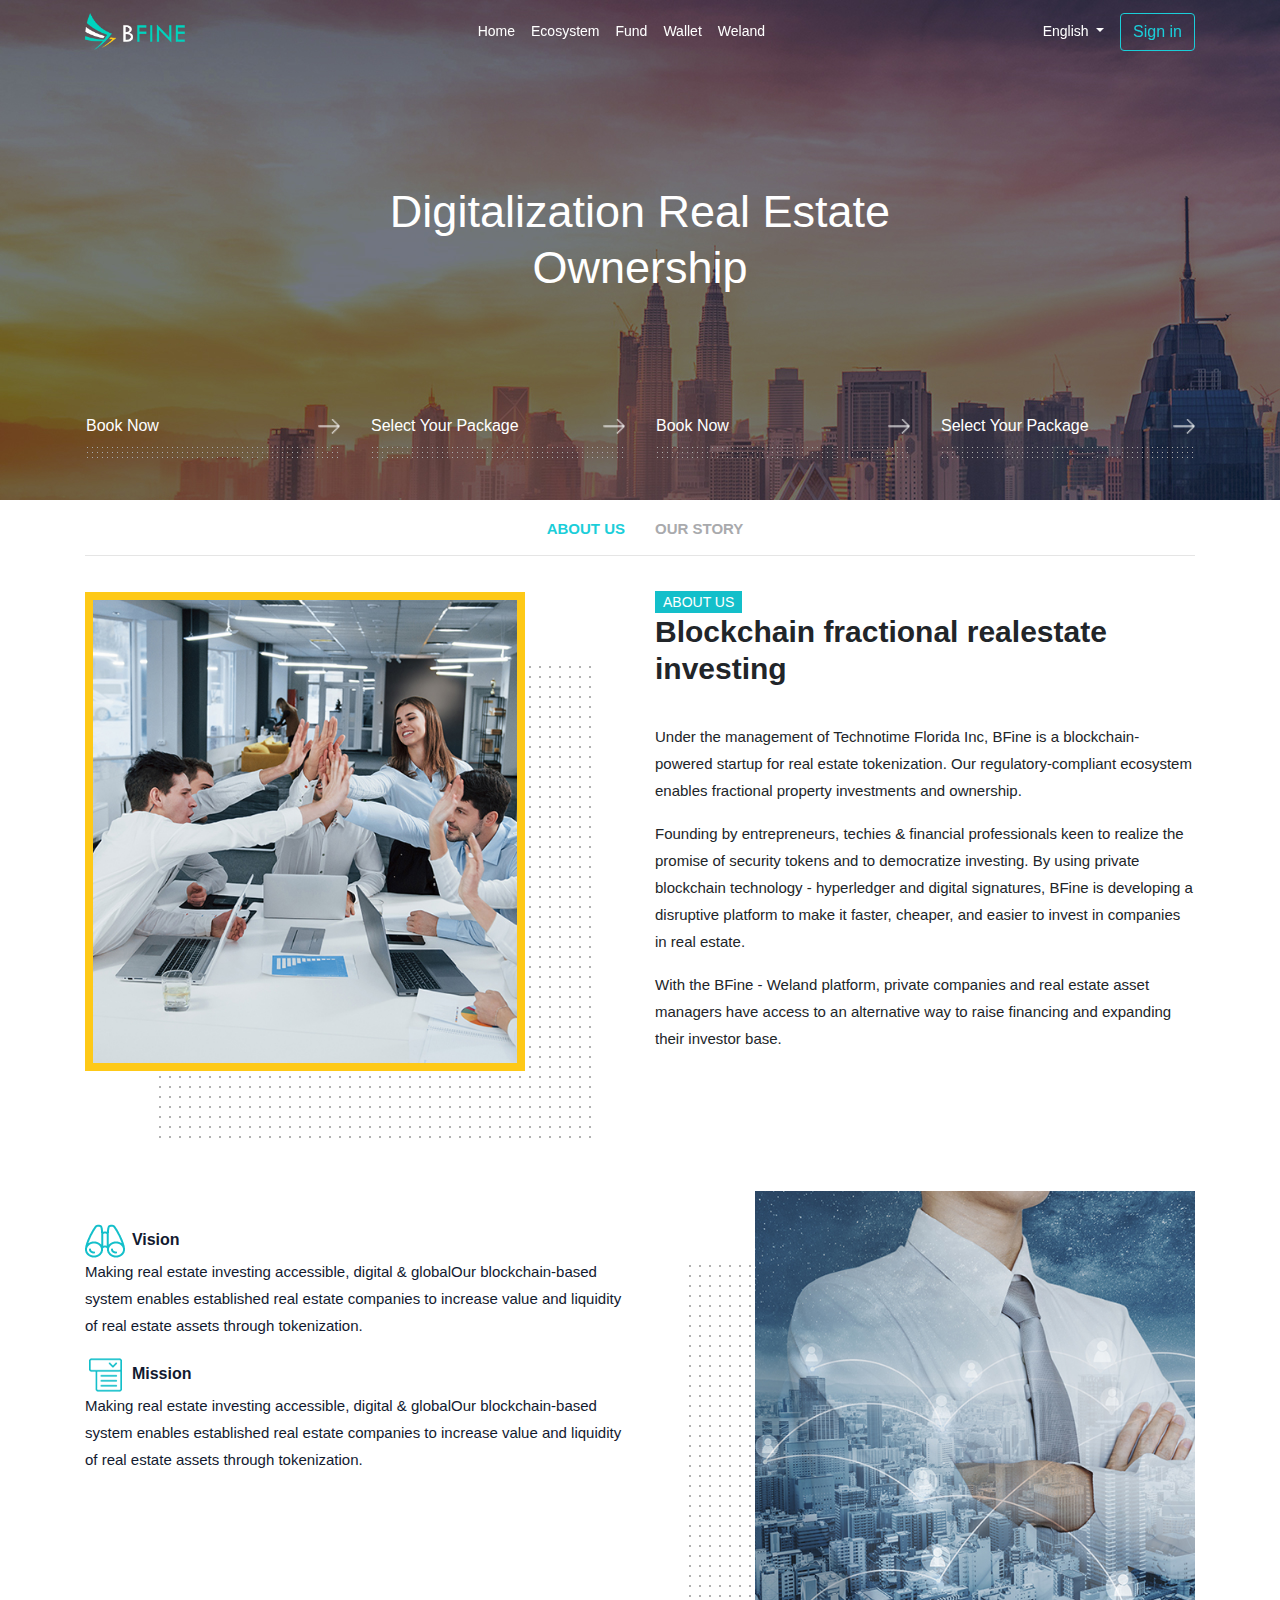
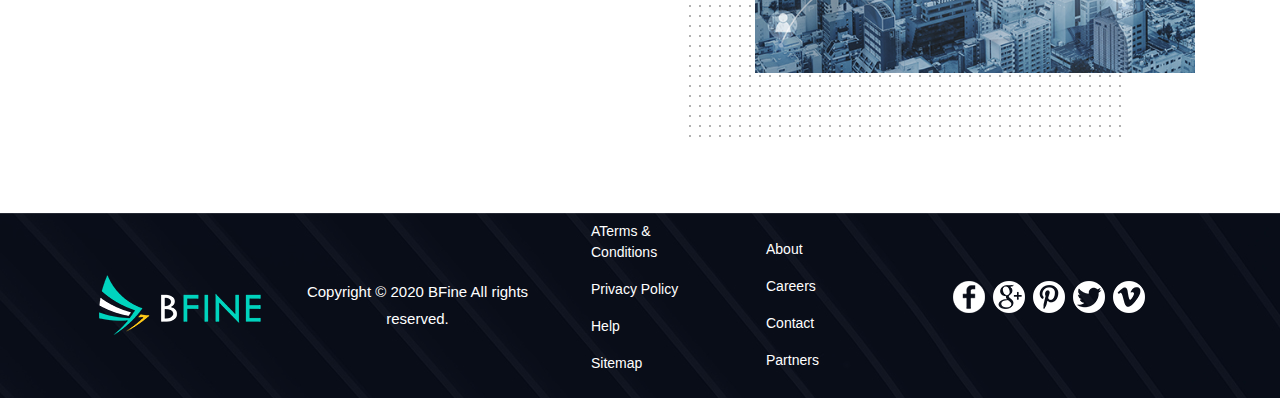
==== index.html @ 5ca09ecc "fix home page" ====
﻿<!DOCTYPE html>
<html lang="en">

<head>
    <meta charset="UTF-8" />
    <meta http-equiv="X-UA-Compatible" content="IE=edge" />
    <meta name="viewport" content="width=device-width, initial-scale=1, shrink-to-fit=no" />
    <meta name="apple-mobile-web-app-capable" content="yes" />
    <meta name="format-detection" content="telephone=no" />
    <base href="" />
    <meta name="description" content="" />
    <meta name="keywords" content="" />
    <meta name="copyright" content="" />
    <meta name="author" content="" />
    <title>Bfine coding by phuongnv</title>

    <link rel="shortcut icon" type="image/x-icon" href="./images/icon-weland.svg" />
    <link href="css/vendor.min.css" rel="stylesheet" />
    <link href="css/layout.css" rel="stylesheet" />
    <link href="css/media-screen.css" rel="stylesheet" />
</head>

<body>
    <div class="container-fluid padding0">


        <!-- BEGIN: Header -->

        <header class="header">
            <nav class="navbar navbar-expand-lg align-items-center navbar-fixed-top  transparent sticky-top ">
                <div class="container">
                    <a class="navbar-brand " href="#">
                        <img src="./images/logo.png" alt="logo" style="width: 100px;">
                    </a>
                    <button class="navbar-toggler" type="button" data-toggle="collapse" data-target="#navbarSupportedContent" aria-controls="navbarSupportedContent" aria-expanded="false" aria-label="Toggle navigation">
						<span class="navbar-toggler-icon"></span>
					</button>

                    <div class="collapse navbar-collapse" id="navbarSupportedContent">
                        <ul class="navbar-nav mr-auto">
                            <li class="nav-item active">
                                <a class="nav-link" href="#">Home <span class="sr-only">(current)</span></a>
                            </li>
                            <li class="nav-item">
                                <a class="nav-link" href="#">Ecosystem</a>
                            </li>
                            <li class="nav-item ">
                                <a class="nav-link" href="#">Fund <span class="sr-only">(current)</span></a>
                            </li>
                            <li class="nav-item">
                                <a class="nav-link" href="#">Wallet</a>
                            </li>
                            <li class="nav-item ">
                                <a class="nav-link" href="#">Weland <span class="sr-only">(current)</span></a>
                            </li>

                        </ul>

                        <li class="nav-item dropdown">
                            <a class="nav-link dropdown-toggle" href="#" id="navbarDropdown" role="button" data-toggle="dropdown" aria-haspopup="true" aria-expanded="false">
								English
							</a>
                            <div class="dropdown-menu" aria-labelledby="navbarDropdown">
                                <a class="dropdown-item" href="#">vietnamese</a>
                                <a class="dropdown-item" href="#">japanese</a>
                                <div class="dropdown-divider"></div>
                                <a class="dropdown-item" href="#">chinaese</a>
                            </div>
                        </li>
                        <button class="btn btn-outline-success my-2 my-sm-0" type="submit">Sign in</button>

                    </div>
                </div>
            </nav>
        </header>
        <!-- END: Header -->


        <!-- BEGIN: Main -->
        <main>


            <section class="slide">
                <div class="slide__wrapper">
                    <div class="container slide__container">
                        <div class="slide__inner">
                            <h2 class="slide__title text-white center-text"> Digitalization Real Estate Ownership </h2>
                        </div>
                    </div>
                </div>
                <div class="slide__bottom">
                    <div class="container slide__bottom-container">
                        <div class="row">
                            <div class="col-lg-3 col-sm-6">
                                <div class="btn__item">
                                    <a class="btn bg-red text-white padding-left0" href="" role="button">Book Now</a>
                                    <span class="icon"></span>
                                    <div class="boder-bottom-item"></div>
                                </div>
                            </div>
                            <div class="col-lg-3 col-sm-6">
                                <div class="btn__item">
                                    <a class="btn bg-red text-white padding-left0" href="" role="button">Select Your
										Package</a>
                                    <span class="icon"></span>
                                    <div class="boder-bottom-item"></div>
                                </div>
                            </div>
                            <div class="col-lg-3 col-sm-6">
                                <div class="btn__item">
                                    <a class="btn bg-red text-white padding-left0" href="" role="button">Book Now</a>
                                    <span class="icon"></span>
                                    <div class="boder-bottom-item"></div>
                                </div>
                            </div>
                            <div class="col-lg-3 col-sm-6">
                                <div class="btn__item">
                                    <a class="btn bg-red text-white padding-left0" href="" role="button">Select Your
										Package</a>
                                    <span class="icon"></span>
                                    <div class="boder-bottom-item"></div>
                                </div>

                            </div>
                        </div>
                    </div>
                </div>
            </section>

            <section class="option">
                <div class="container option-container">
                    <div class="row">
                        <div class="col-6 ">
                            <h6 class="active" style="text-align: right;">ABOUT US</h6>
                        </div>
                        <div class=" col-6">
                            <h6>OUR STORY</h6>
                        </div>

                    </div>
                    <hr>
                </div>
            </section>


            <!-- introdution part -->
            <section>
                <div class="container">
                    <div class="row">
                        <div class="col-md-6 col-sm-12">
                            <div class="introdution-home">
                                <div class="img-effect">
                                    <img src="./images/intro.jpg" alt="imageIntro" class=" img-fluid img-intro">
                                </div>
                            </div>

                        </div>
                        <div class=" col-md-6 col-sm-12 ">
                            <div class="introdution-home">
                                <a> ABOUT US </a>
                                <h3> Blockchain fractional realestate investing </h3>

                                <p> Under the management of Technotime Florida Inc, BFine is a blockchain-powered startup for real estate tokenization. Our regulatory-compliant ecosystem enables fractional property investments and ownership. </p>
                                <p> Founding by entrepreneurs, techies & financial professionals keen to realize the promise of security tokens and to democratize investing. By using private blockchain technology - hyperledger and digital signatures, BFine
                                    is developing a disruptive platform to make it faster, cheaper, and easier to invest in companies in real estate. </p>
                                <p>With the BFine - Weland platform, private companies and real estate asset managers have access to an alternative way to raise financing and expanding their investor base.</p>

                            </div>
                        </div>

                    </div>
                </div>
            </section>

            <!-- END: introdution part -->



            <!-- Start:  content-home part -->
            <section>
                <div class="container ">
                    <div class="row">

                        <div class="content-container col-md-6 col-sm-12 ">
                            <div class="">


                                <div class="content-title">
                                    <span style="padding-right:3px; padding-top: 3px; display:inline-block;">
                                        <img class="manImg" src="./images/icon-01.png"></img>
                                      </span>
                                    <a>Vision </a>

                                </div>

                                <p> Making real estate investing accessible, digital & globalOur blockchain-based system enables established real estate companies to increase value and liquidity of real estate assets through tokenization. </p>
                                <div class="content-title">
                                    <span style="padding-right:3px; padding-top: 3px; display:inline-block;">
                                        <img class="manImg" src="./images/icon-02.png"></img>
                                      </span>
                                    <a>Mission </a>

                                </div>
                                <p> Making real estate investing accessible, digital & globalOur blockchain-based system enables established real estate companies to increase value and liquidity of real estate assets through tokenization. </p>
                            </div>
                        </div>
                        <div class="col-md-6 col-sm-12">
                            <div class="content-home">
                                <div class="img-effect-left">
                                    <img class="img-fluid img-content" src="./images/intro-02.jpg">
                                </div>
                            </div>

                        </div>
                    </div>
            </section>
            <!-- END:  content-home part -->

























        </main>
        <!-- END: Main -->


        <!-- BEGIN: Footer -->


        <footer>


            <!-- END: Footer -->


            <section>
                <div class="container">

                    <div class="row">

                        <div class="footer-logo col-12 col-lg-2">
                            <article>
                                <a href="#" title="">
                                    <img src="./images/logo.png" title="webName" alt="webName">
                                </a>
                            </article>

                        </div>
                        <div class="footer-logo-copyright col-12 col-xs-12 col-lg-3">
                            <p class="copyright-text text-white ">Copyright © 2020 BFine All rights reserved.</p>
                        </div>
                        <div class="col-12 col-xs-12 col-lg-4 row">
                            <div class="col-6 col-xs-12 col-lg-6">
                                <ul id="menu-support-menu" class="list_link">
                                    <li class="menu-item  nav-item"><a class="nav-link text-white" href="#">ATerms & Conditions</a></li>
                                    <li class="menu-item  nav-item"><a class="nav-link text-white" href="#">Privacy Policy</a></li>
                                    <li class="menu-item  nav-item"><a class="nav-link text-white" href="#">Help</a></li>
                                    <li class="menu-item  nav-item"><a class="nav-link text-white" href="#">Sitemap</a></li>
                                </ul>
                            </div>
                            <div class="col-6 col-xs-12 col-lg-6">
                                <li class="menu-item  nav-item"><a class="nav-link text-white" href="#">About</a></li>
                                <li class="menu-item  nav-item"><a class="nav-link text-white" href="#">Careers</a></li>
                                <li class="menu-item  nav-item"><a class="nav-link text-white" href="#">Contact</a></li>
                                <li class="menu-item  nav-item"><a class="nav-link text-white" href="#">Partners</a></li>
                            </div>
                        </div>

                        <div class="col-12 col-xs-12 col-lg-3">
                            <div class="widget social-widget-icons">

                                <ul class="fanpages">
                                    <li>
                                        <a href="https://www.facebook.com" title="facebook">
                                            <img src="./images/icon-socials/icon-socials-fb.png" title="facebook" alt="facebook"></a>
                                    </li>
                                    <li>
                                        <a href="https://www.google.com" title="google">
                                            <img src="./images/icon-socials/icon-socials-gg.png" title="google" alt="telegram"></a>
                                    </li>
                                    <li>
                                        <a href="https://www.facebook.com" title="p">
                                            <img src="./images/icon-socials/icon-socials-p.png" title="p" alt="p"></a>
                                    </li>
                                    <li>
                                        <a href="https://www.facebook.com" title="Twitter">
                                            <img src="./images/icon-socials/icon-socials-tw.png" title="Twitter" alt="Twitter"></a>
                                    </li>
                                    <li>
                                        <a href="https://www.facebook.com" title="vu">
                                            <img src="./images/icon-socials/icon-socials-v.png" title="vu" alt="vu"></a>
                                    </li>

                                </ul>
                            </div>
                        </div>
                    </div>
                </div>
            </section>
        </footer>


        </div>
        <script src="js/vendor.min.js "></script>
        <script src="js/script.js "></script>
</body>

</html>
---- css/layout.css ----
﻿/* ================= CSS Default ================= */

html {
    scroll-behavior: smooth;
}

* {
    margin: 0;
    padding: 0;
}

body {
    font-family: "Roboto", Arial, sans-serif;
    font-size: 14px;
}

li {
    list-style-type: none;
}

a,
img {
    transition: all 0.15s ease;
}

a:focus {
    outline: none;
}

a,
a:hover,
a:active,
a:link,
a:visited {
    text-decoration: none;
}

h1,
h2,
h3,
h4,
h5,
h6 {
    margin: 0;
}

.padding0 {
    padding: 0;
}

.clearfix {
    clear: both;
}


/* ================= CSS Config ================= */

.space_section {
    padding: 90px 0;
}

h1,
h2,
h3,
h4,
h5,
h6 {
    font-weight: 700;
    line-height: 1.25;
}

h1 {
    font-size: 55px;
    margin-bottom: 25px;
}

h2 {
    font-size: 45px;
    margin-bottom: 20px;
}

h3 {
    font-size: 30px;
    margin-bottom: 35px;
    font-weight: 600;
}

h4 {
    font-size: 20px;
    margin-bottom: 25px;
    font-weight: 600;
}

h5 {
    font-size: 20px;
    line-height: 1.5;
    margin-bottom: 20px;
    font-weight: 600;
}

h6 {
    font-size: 15px;
    font-weight: 600;
}

p {
    line-height: 1.8;
    font-size: 15px;
    font-weight: 300;
}

input[type="text"] {
    font-weight: 400;
    padding: 12px 15px;
    border-radius: 0;
}

input[type="submit"],
input[type="button"],
button {
    padding: 13px 45px;
    border-radius: 50px;
    font-size: 16px;
}


/* ================= CSS FULL (content you write code here) ================= */

.padding-left0 {
    padding-left: 0px;
}


/* ================= HEADER ================= */

.navbar {
    background-color: trÍansparent;
    background: transparent;
    border-color: transparent;
}

.navbar-nav {
    margin-left: auto;
}

.navbar-toggler-icon {
    background-image: url(../images/menu.png);
    background-repeat: no-repeat;
}

.navbar-toggler {
    border: 2px solid #1bced9;
}

.navbar-toggler:focus {
    background-color: #1bced9;
}

.navbar-collapse.collapse.show {
    background-color: #fff;
    padding: 20px;
}

.navbar-collapse.collapse.show ul li {
    border-bottom: 2px solid #ccc;
}

.navbar-collapse.collapse.show a {
    color: #515254;
}

.navbar-collapse.collapse.show a:hover {
    color: #1bced9;
}

.navbar a {
    color: white;
}

.navbar a:hover {
    color: #1bced9;
}

#navbarDropdown {
    margin-left: -15px;
}

header {
    background: transparent;
    position: fixed;
    width: 100%;
    z-index: 9999;
}

.dis-transparent {
    background-color: #fff;
}

.dis-transparent a {
    color: #515254!important;
}

.dis-transparent a:hover {
    color: #1bced9!important;
}

.btn-outline-success {
    color: #1bced9;
    border-color: #1bced9;
}

.nav-item .active a {
    color: #1bced9;
}


/* ================= MAIN ================= */

.content-container {
    margin-top: 50px;
}

.content-container p {
    color: #121a30;
}

.content-container a {
    color: #121a30;
    font-size: 16px;
    font-weight: bold;
}

.introdution-container p {
    color: #121a30;
}

.introdution-home a {
    padding: 3px 8px 3px 8px;
    color: white;
    background-color: #13bfca;
}

.introdution-container h3 {
    margin-bottom: 15px;
    margin-top: 10px;
    font-weight: inherit;
}


/* Start slide title */

.slide {
    background-image: url('../images/background.jpg');
    position: relative;
    height: 500px;
}

.slide__wrapper {
    height: 100%;
}

.slide__container {
    display: flex;
    align-items: center;
    justify-content: center;
    flex-wrap: wrap;
    position: relative;
    height: 100%;
}

.slide__inner {
    margin: 0 auto;
    width: 700px;
    text-align: center;
}

.slide__title {
    font-weight: unset;
}


/* End slide stitle */

.slide__bottom {
    position: absolute;
    bottom: 0;
    width: 100%;
    margin: 0 auto;
    text-align: center;
}

.btn__item {
    position: relative;
    text-align: left;
    margin-bottom: 40px;
}

.btn__item:hover .boder-bottom-item {
    filter: grayscale(0%);
    /* background: url(../images/dot-02.png) repeat; */
}

.icon {
    background-image: url('../images/right-round-icon.png');
    position: absolute;
    background-position: center;
    background-repeat: no-repeat;
    background-size: cover;
    right: 0;
    top: 12px;
    width: 22px;
    height: 15px;
}

.boder-bottom-item {
    height: 15px;
    filter: grayscale(100%);
    background: url(../images/dot.png) repeat;
}

.option-container {
    margin-top: 20px;
}

.option-container h6 {
    color: #a9aaad;
    margin-bottom: 0px;
}

.option-container h6:hover {
    color: #1bced9;
    cursor: pointer;
}

.option-container .active {
    color: #1bced9;
}

.navbar a {
    color: white;
}

.navbar a:hover {
    color: #1bced9;
}

.child {
    position: absolute;
    width: 90%;
    height: 90%;
    top: 0px;
}

.child-02 {
    position: absolute;
    width: 90%;
    height: 90%;
    top: 0px;
    right: 0px;
}

.around-01 {
    margin-top: 10%;
}

.around-02 {
    margin-top: 10%;
}

.introdution-home {
    margin-top: 20px;
}

.img-effect {
    margin-right: 100px;
    margin-bottom: 100px;
    position: relative;
}

.img-effect::before {
    right: -70px;
    bottom: -70px;
    margin: auto;
    width: 100%;
    height: 100%;
    content: "";
    position: absolute;
    z-index: -1;
    background: url(../images/dot-02.png) repeat;
}

.img-intro {
    z-index: 1;
    border: 8px solid #fec917;
}


/* start css .content-container */

.content-home {
    margin-top: 20px;
}

.img-effect-left {
    margin-left: 100px;
    margin-bottom: 100px;
    position: relative;
}

.img-effect-left::before {
    left: -70px;
    bottom: -70px;
    margin: auto;
    width: 100%;
    height: 100%;
    content: "";
    position: absolute;
    z-index: -1;
    background: url(../images/dot-02.png) repeat;
}

.img-intro {
    z-index: 1;
    border: 8px solid #fec917;
}


/* end css .content-container */


/* ================= FOOTER ================= */

footer section {
    display: flex;
    align-items: center;
    justify-content: center;
    margin-top: 40px;
    background-image: url('../images/footer.jpg');
}

footer .row {
    display: flex;
    align-items: center;
    justify-content: center;
}

.footer-logo {
    margin-top: 20px;
    margin-bottom: 20px;
    display: flex;
    align-items: center;
    justify-content: center;
}

.footer-logo-copyright {
    margin-top: 20px;
    margin-bottom: 20px;
    display: flex;
    align-items: center;
    justify-content: center;
}

.social-widget-icons {
    margin-top: 20px;
    margin-bottom: 20px;
    display: flex;
    align-items: center;
    justify-content: center;
    height: 30px;
}

.copyright-text {
    margin-top: 20px;
    margin-bottom: 20px;
    text-align: center;
}

.fanpages li {
    float: left;
    margin-right: 8px;
}


/* ================= Few Option ================= */
---- css/media-screen.css ----
﻿/* ================= CONFIG WEBSITE ================= */


/* ================= Large devices (include: Laptop, PC, desktop, TV from 992px to 1199.98px) ================= */

@media (min-width: 992px) and (max-width: 1199.98px) {
    .space_section {
        padding: 60px 0;
    }
    h1 {
        font-size: 40px;
    }
    h2 {
        font-size: 30px;
    }
    h3,
    h4 {
        font-size: 20px;
    }
    h5 {
        font-size: 17px;
    }
    h6,
    p {
        font-size: 14px;
    }
}


/* ================= Medium devices (tablets, from 768px to 991.98px) ================= */

@media (min-width: 768px) and (max-width: 991.98px) {
    .space_section {
        padding: 50px 0;
    }
    h1 {
        font-size: 35px;
    }
    h2 {
        font-size: 27px;
        margin-bottom: 15px;
        line-height: 1.25;
    }
    h3,
    h4 {
        font-size: 18px;
    }
    h5 {
        font-size: 16px;
    }
    header {
        background: #fff;
        position: fixed;
        width: 100%;
        z-index: 9999;
    }
    .navbar-collapse {
        background-color: #fff;
        padding: 20px;
    }
    .navbar-collapse ul li {
        border-bottom: 2px solid #ccc;
    }
    .navbar-collapse a {
        color: #515254;
    }
}


/* ================= Option follow device ================= */

@media (min-width: 992px) {}

@media (max-width: 991.98px) {}

@media (min-width: 768px) {}


/* ================= Small devices (mobiles, from 0px to 767.98px) ================= */

@media (max-width: 767.98px) {
    .space_section {
        padding: 40px 0;
    }
    h1,
    h2 {
        font-size: 30px;
    }
    h3,
    h4 {
        font-size: 20px;
    }
    h5 {
        font-size: 15px;
    }
    h6,
    p {
        font-size: 14px;
    }
    .slide__title {
        margin-top: 70px;
        font-size: 15px!important;
    }
    .slide__container {
        align-items: unset;
        justify-content: unset;
    }
    .navbar-collapse {
        background-color: #fff;
        padding: 20px;
    }
    .navbar-collapse ul li {
        border-bottom: 2px solid #ccc;
    }
    .navbar-collapse a {
        color: #515254;
    }
}
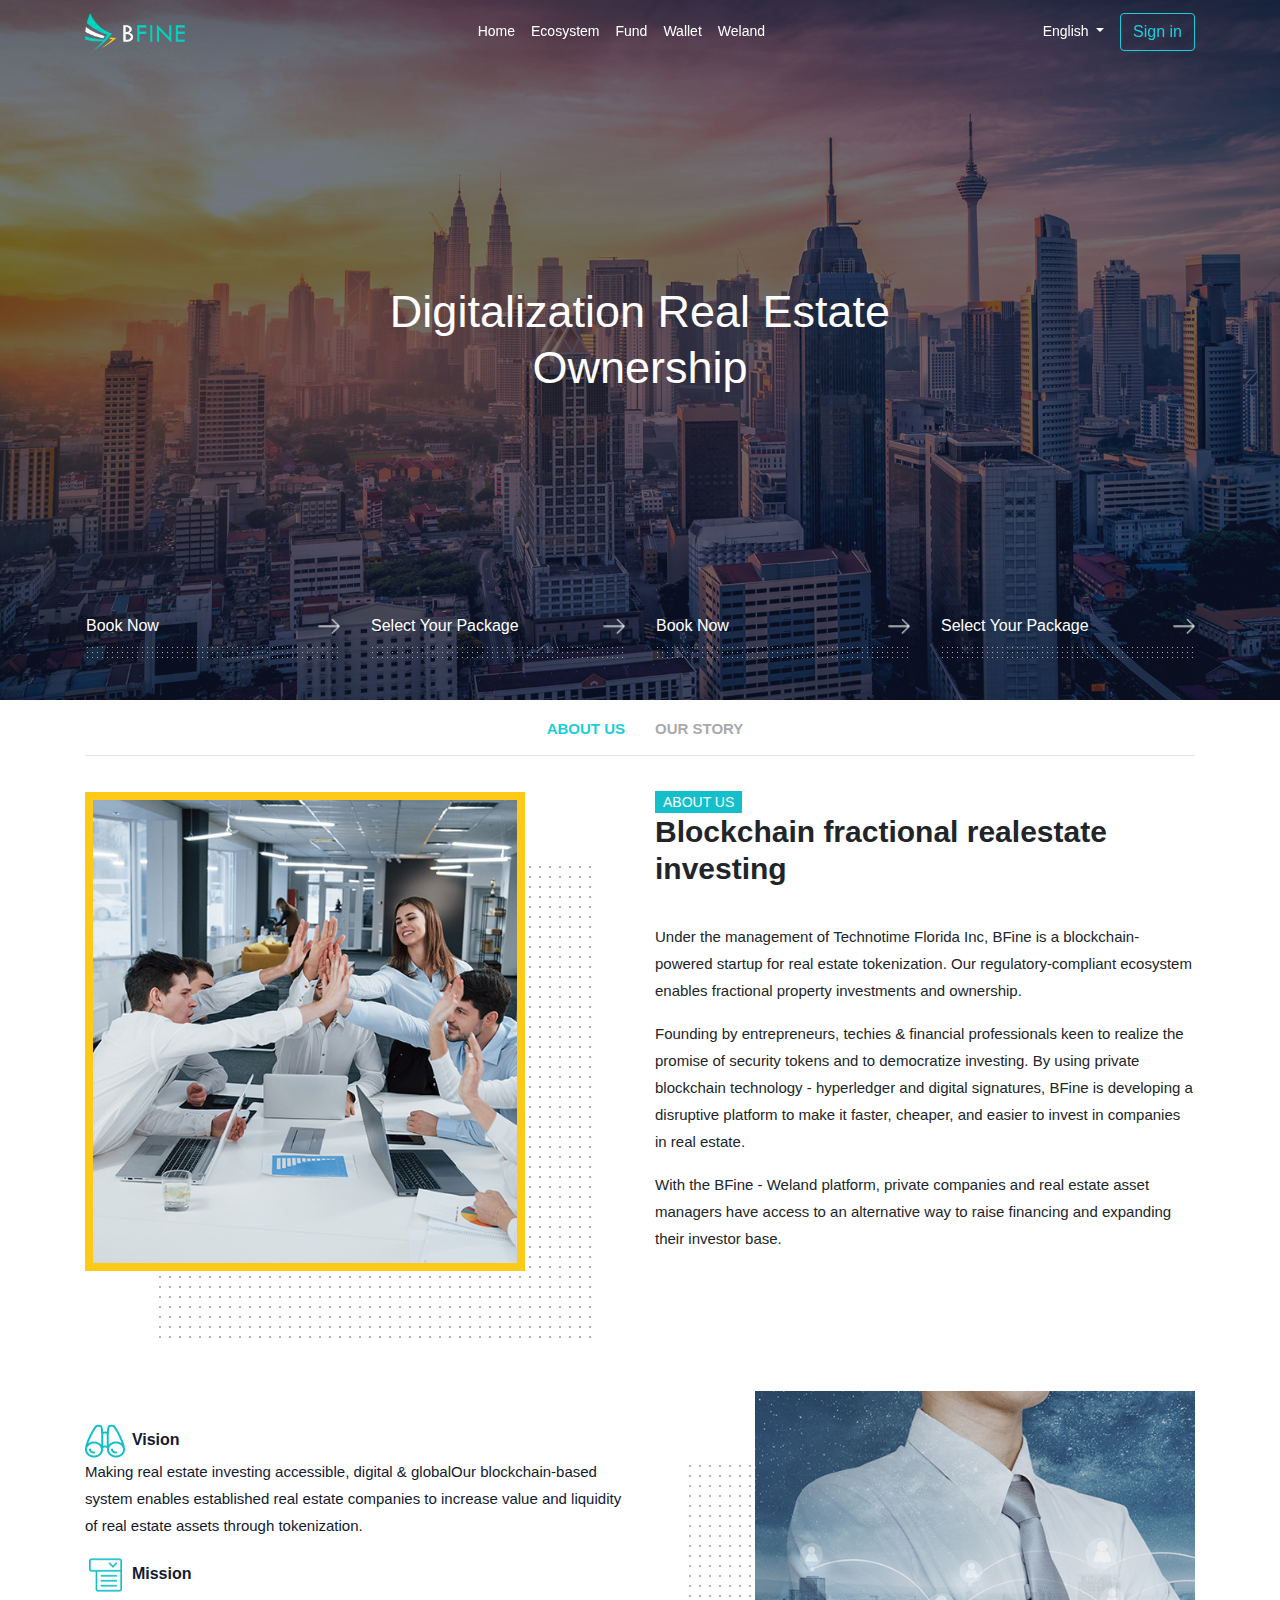
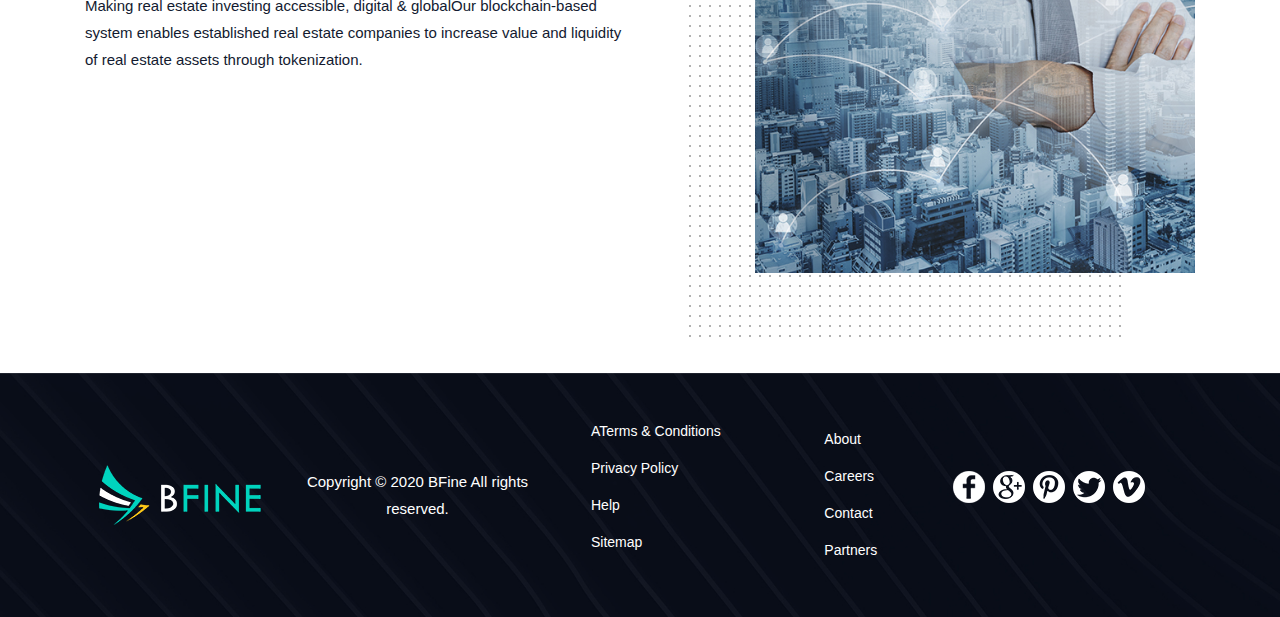
==== commit 677b78a3: "update screen and image" ====
--- a/index.html
+++ b/index.html
@@ -12,7 +12,7 @@
     <meta name="keywords" content="" />
     <meta name="copyright" content="" />
     <meta name="author" content="" />
-    <title>Bfine coding by phuongnv</title>
+    <title>Bfine </title>
 
     <link rel="shortcut icon" type="image/x-icon" href="./images/icon-weland.svg" />
     <link href="css/vendor.min.css" rel="stylesheet" />
@@ -245,8 +245,6 @@
 
 
         <!-- BEGIN: Footer -->
-
-
         <footer>
 
 
@@ -270,7 +268,7 @@
                             <p class="copyright-text text-white ">Copyright © 2020 BFine All rights reserved.</p>
                         </div>
                         <div class="col-12 col-xs-12 col-lg-4 row">
-                            <div class="col-6 col-xs-12 col-lg-6">
+                            <div class="col-6 col-xs-12 col-lg-8">
                                 <ul id="menu-support-menu" class="list_link">
                                     <li class="menu-item  nav-item"><a class="nav-link text-white" href="#">ATerms & Conditions</a></li>
                                     <li class="menu-item  nav-item"><a class="nav-link text-white" href="#">Privacy Policy</a></li>
@@ -278,7 +276,7 @@
                                     <li class="menu-item  nav-item"><a class="nav-link text-white" href="#">Sitemap</a></li>
                                 </ul>
                             </div>
-                            <div class="col-6 col-xs-12 col-lg-6">
+                            <div class="col-6 col-xs-12 col-lg-4">
                                 <li class="menu-item  nav-item"><a class="nav-link text-white" href="#">About</a></li>
                                 <li class="menu-item  nav-item"><a class="nav-link text-white" href="#">Careers</a></li>
                                 <li class="menu-item  nav-item"><a class="nav-link text-white" href="#">Contact</a></li>
--- a/css/layout.css
+++ b/css/layout.css
@@ -252,7 +252,8 @@
 .slide {
     background-image: url('../images/background.jpg');
     position: relative;
-    height: 500px;
+    height: 700px;
+    background-size: cover;
 }
 
 .slide__wrapper {
@@ -270,7 +271,7 @@
 
 .slide__inner {
     margin: 0 auto;
-    width: 700px;
+    width: 550px;
     text-align: center;
 }
 
@@ -428,13 +429,396 @@
 /* end css .content-container */
 
 
+/* BEGIN WELAND CSS */
+
+.slide-weland {
+    z-index: -1;
+    background: url(../images/slide-bg-welend.jpg) no-repeat;
+    position: relative;
+    height: 550px;
+    background-size: cover;
+}
+
+.slide-sub-title {
+    font-weight: unset;
+    font-size: 12px;
+}
+
+.slide__weland__container {
+    display: flex;
+    align-items: center;
+    justify-content: center;
+    flex-wrap: wrap;
+    position: relative;
+    height: 100%;
+}
+
+.slide__weland__title {
+    font-weight: unset;
+}
+
+.btn-weland-more {
+    color: #1d9c94;
+    border: 2px solid #29cec4;
+    border-radius: unset;
+    padding: 4px 25px 4px 25px;
+}
+
+.btn-weland-more:hover {
+    background-color: #29cec4;
+    border: 2px solid #29cec4;
+}
+
+
+/* begin box info */
+
+.info-text {
+    margin-top: -20px;
+    z-index: 1;
+    padding: 20px 60px 20px 60px;
+}
+
+
+/* end box info */
+
+
+/* begin article */
+
+.listgroup__title {
+    font-weight: unset;
+    color: #404040;
+    margin-bottom: 10px;
+}
+
+.underlined {
+    width: 40px;
+    height: 1px;
+    background: #404040;
+    margin-bottom: 25px;
+}
+
+.article__list {
+    margin-bottom: 10px;
+}
+
+.check__circle__icon {
+    margin-right: 15px;
+    margin-bottom: 5px;
+    width: 16px;
+    height: 16px;
+}
+
+.introdution_list {
+    margin-left: 50px;
+}
+
+
+/* end article */
+
+
+/* begin Advantages */
+
+.underlined_white {
+    width: 40px;
+    height: 1px;
+    margin-left: auto;
+    margin-right: auto;
+    background: white;
+    margin-bottom: 25px;
+}
+
+.section__advantages {
+    padding: 20px;
+    background-color: #151515;
+}
+
+.section__advantages .card {
+    background-color: #151515;
+    border: unset;
+}
+
+.section__advantages .card-body {
+    padding-top: 0px;
+    padding-left: 10px;
+    padding-right: 0px;
+    color: #ffffff;
+}
+
+.section__advantages .card-img {
+    padding: 3px;
+}
+
+.section__advantages .text-muted {
+    color: #ffffff;
+}
+
+.section__advantages .card-title {
+    color: #ffffff;
+    margin-bottom: 0px;
+    font-weight: unset;
+}
+
+.section__advantages__title {
+    margin-top: 30px;
+    font-weight: unset;
+    color: #fff;
+    text-align: center;
+    margin-bottom: 10px;
+}
+
+
+/* end Advantages */
+
+
+/* begin intro tech css */
+
+.section__technology {
+    margin-top: 30px;
+}
+
+.article__technology {
+    margin-left: 50px;
+    margin-top: 20px;
+}
+
+
+/* end intro tech css */
+
+
+/* end WELAND CSS */
+
+
+/* BEGIN ECOSYSTEM CSS */
+
+.slide__ecosystem {
+    z-index: -1;
+    background: url(../images/ecosystem-slide-background.jpg) no-repeat;
+    position: relative;
+    height: 500px;
+    background-size: cover;
+}
+
+.section__article {
+    padding-top: 40px;
+    padding-bottom: 40px;
+}
+
+.section__article h4 {
+    font-size: 25pt;
+    margin-top: 10px;
+    color: #121a30;
+}
+
+.section__article p {
+    color: #121a30;
+}
+
+.section__article .card {
+    border: unset;
+}
+
+.section__article .card-body {
+    padding-top: 0px;
+}
+
+.section__article .card-title {
+    font-weight: unset;
+    color: #121a30;
+    margin-bottom: 0px;
+}
+
+.section__article .card-img {
+    padding: 5px;
+}
+
+.section__article .text-muted {
+    color: #121a30;
+}
+
+.section__article .underlined {
+    background-color: #121a30;
+    height: 2px;
+    width: 50px;
+}
+
+.section__thumnail {
+    display: flex;
+    justify-content: center;
+    align-items: center;
+    height: 100%;
+}
+
+
+/* end bfinex pay */
+
+
+/* begin bfine wallet css */
+
+#bfineWalletSection {
+    background-color: #f5f5f5;
+}
+
+#bfineWalletSection .card {
+    background-color: #f5f5f5;
+}
+
+
+/* end bfine wallet css */
+
+
+/* END ECOSYSTEM CSS */
+
+
+/* BEGIN fund css */
+
+.slide__fund {
+    z-index: -1;
+    background: url(../images/bfine-fund-background.jpg) no-repeat;
+    position: relative;
+    height: 500px;
+    background-size: cover;
+    display: flex;
+    align-items: center;
+}
+
+.center__wraper {
+    padding: 0px 50px 0px 50px;
+    height: 100%;
+    display: flex;
+    align-items: center;
+}
+
+#briSection p {
+    text-align: justify;
+}
+
+#briSection .section__thumnail {
+    padding: 0px 100px 0px 100px;
+}
+
+#tokenLlocationSection {
+    background-color: #f5f5f5;
+}
+
+#tokenLlocationSection .section__thumnail {
+    padding: 0px 50px 0px 50px;
+}
+
+#sectionTKDistribution {
+    padding: 50px;
+    background-color: white;
+}
+
+.d__title {
+    color: #1a1b1b;
+    text-align: center;
+    font-weight: unset;
+}
+
+#sectionTKDistribution .d_underlined {
+    background-color: #1a1b1b;
+    margin-left: auto;
+    width: 50px;
+    height: 2px;
+    margin-right: auto;
+}
+
+#sectionTKDistribution .gr__round {
+    padding-top: 50px;
+    width: 100%;
+    padding-left: 100px;
+    padding-right: 100px;
+}
+
+.gr__title hr {
+    width: 50px;
+    margin: 0 auto;
+    border-top: 2px solid #1a1b1b;
+}
+
+#grRound article h5 {
+    font-size: 20px;
+    font-weight: unset;
+    margin-bottom: 5px;
+}
+
+#grRound article p {
+    font-size: 20px;
+}
+
+#grRound article:first-child {
+    background: url(../images/round01.png) no-repeat;
+}
+
+#grRound article:nth-child(2) {
+    background: url(../images/round02.png) no-repeat;
+}
+
+#grRound article:nth-child(3) {
+    background: url(../images/round03.png) no-repeat;
+}
+
+#grRound article:last-child {
+    background: url(../images/round04.png) no-repeat;
+}
+
+#grRound article {
+    margin-right: -23px;
+    padding: 75px 0px 40px;
+    background-size: 100%!important;
+    float: left;
+    width: 25%;
+    text-align: center;
+}
+
+#sectionUnite {
+    padding: 50px 0 50px;
+    background-color: #f5f5f5;
+}
+
+#sectionUnite h6 {
+    padding: 25px 150px 0px 150px;
+    font-weight: unset;
+    font-size: 14px;
+    text-align: center;
+}
+
+#sectionUnite ul {
+    padding: 0px 70px 0px 70px;
+}
+
+#sectionUnite .row {
+    margin: 30px 0px 0px 0px;
+}
+
+#sectionUnite .gr__title {
+    display: grid;
+}
+
+#btnInvite {
+    background-color: #00d4be;
+    border-radius: unset;
+    border: 1px solid #00d4be;
+    padding: 6px 50px 6px 50px;
+    margin-top: 20px;
+    margin-left: auto;
+    margin-right: auto;
+}
+
+
+/* END fund css */
+
+
 /* ================= FOOTER ================= */
 
 footer section {
     display: flex;
     align-items: center;
     justify-content: center;
-    margin-top: 40px;
+    padding-top: 40px;
+    background-size: cover;
+    padding-bottom: 40px;
+    background-repeat: no-repeat;
     background-image: url('../images/footer.jpg');
 }
 
